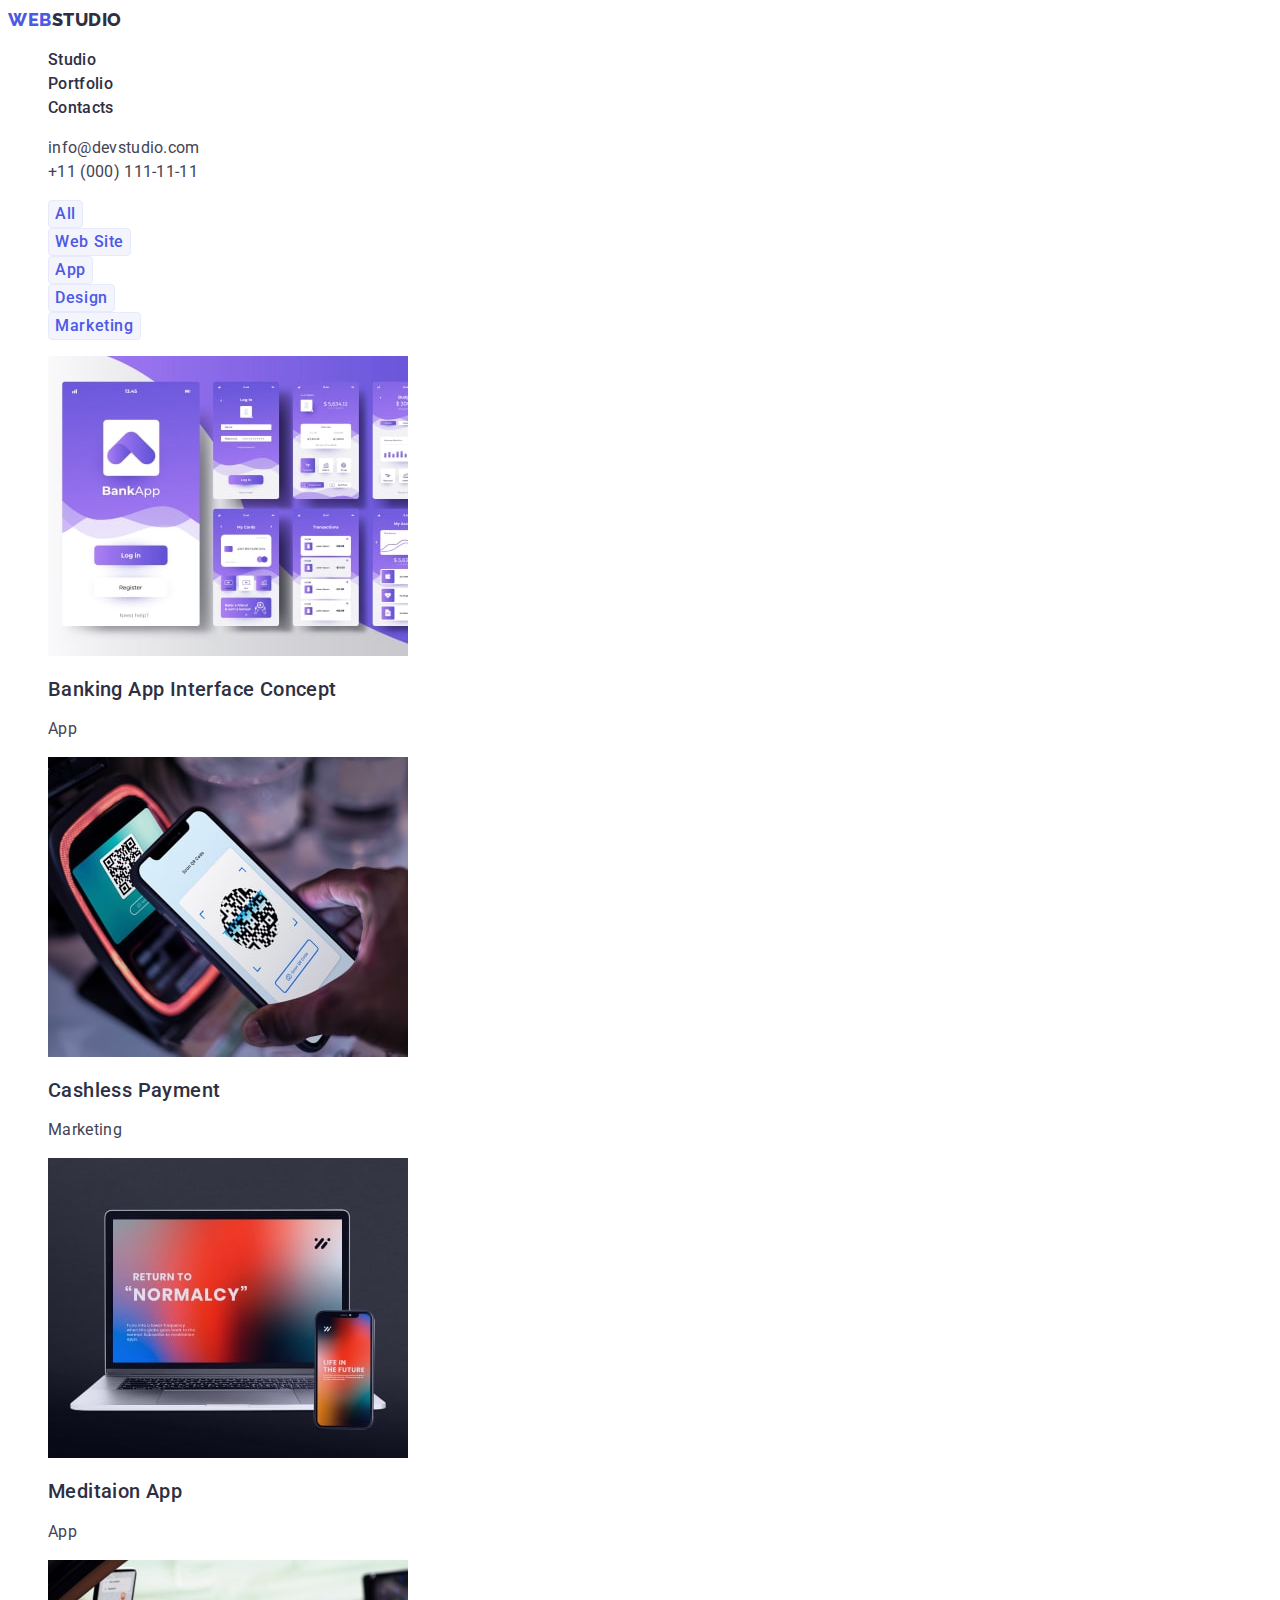
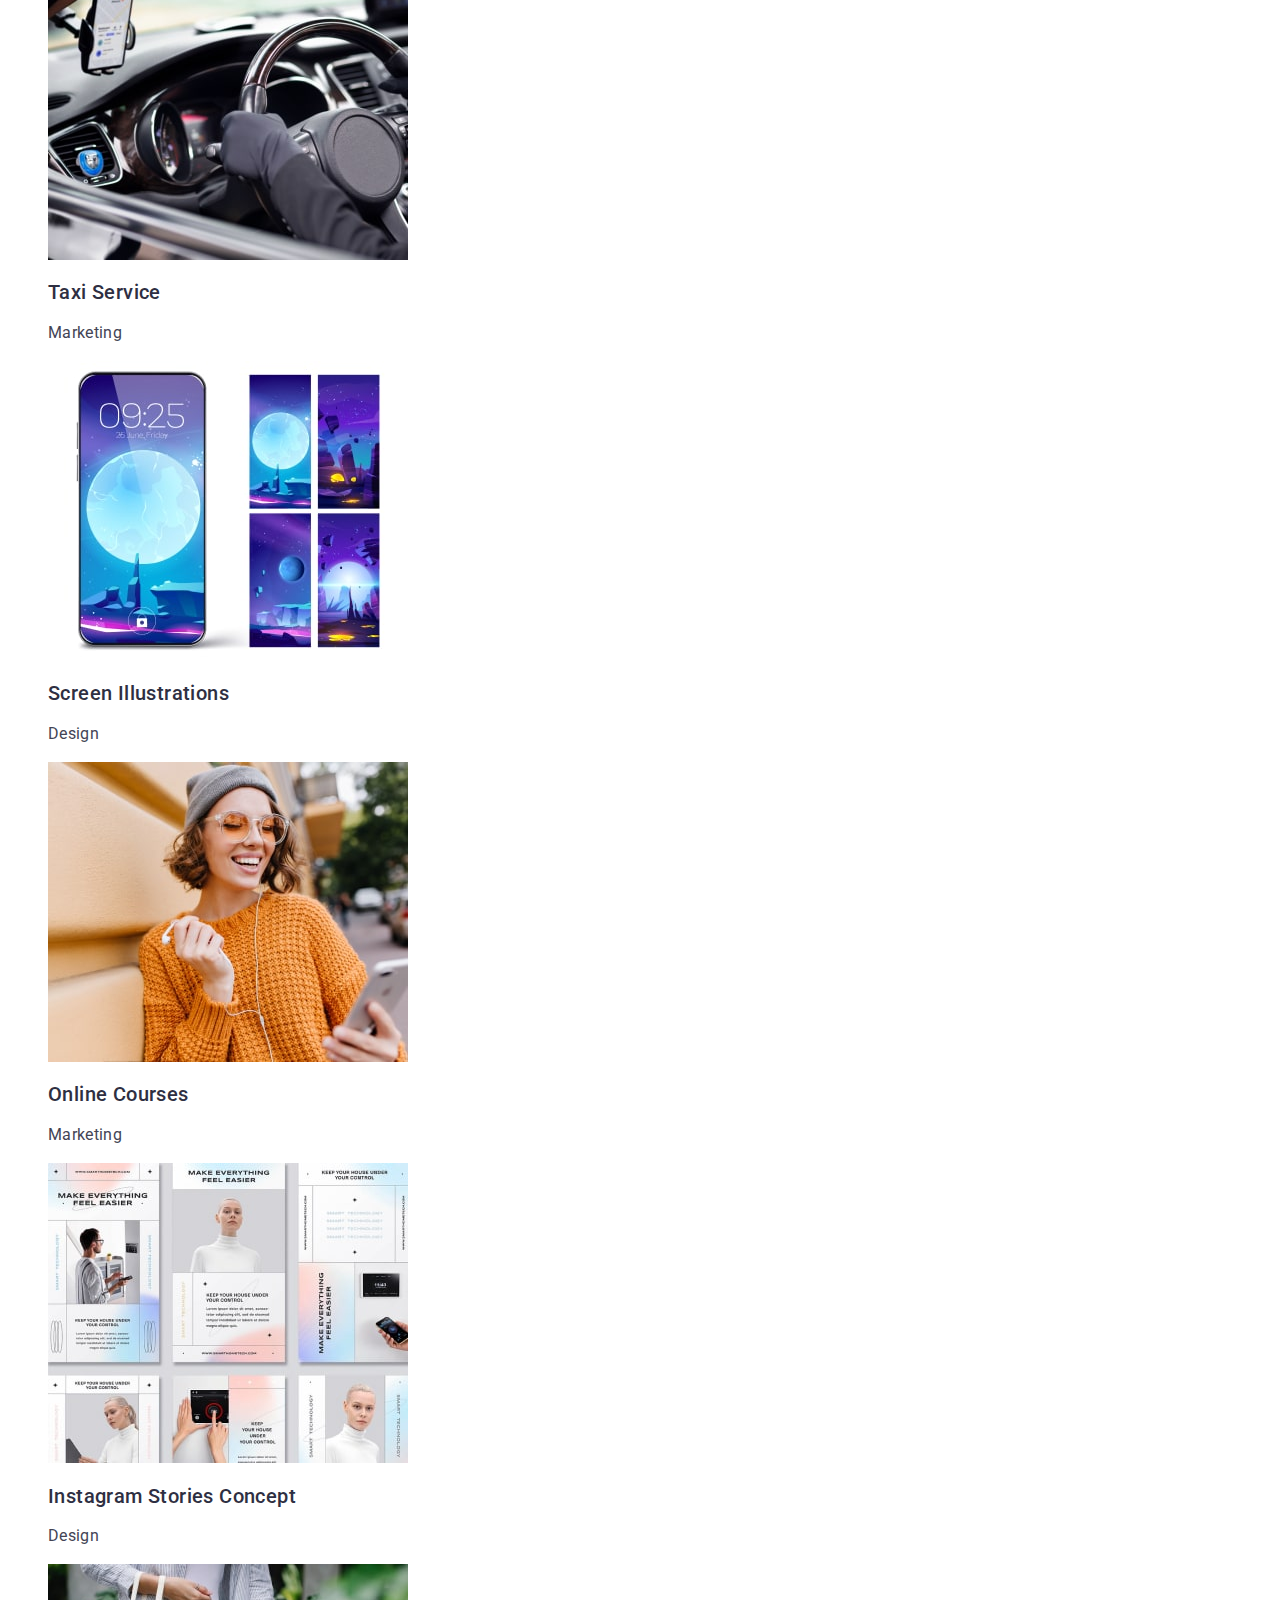
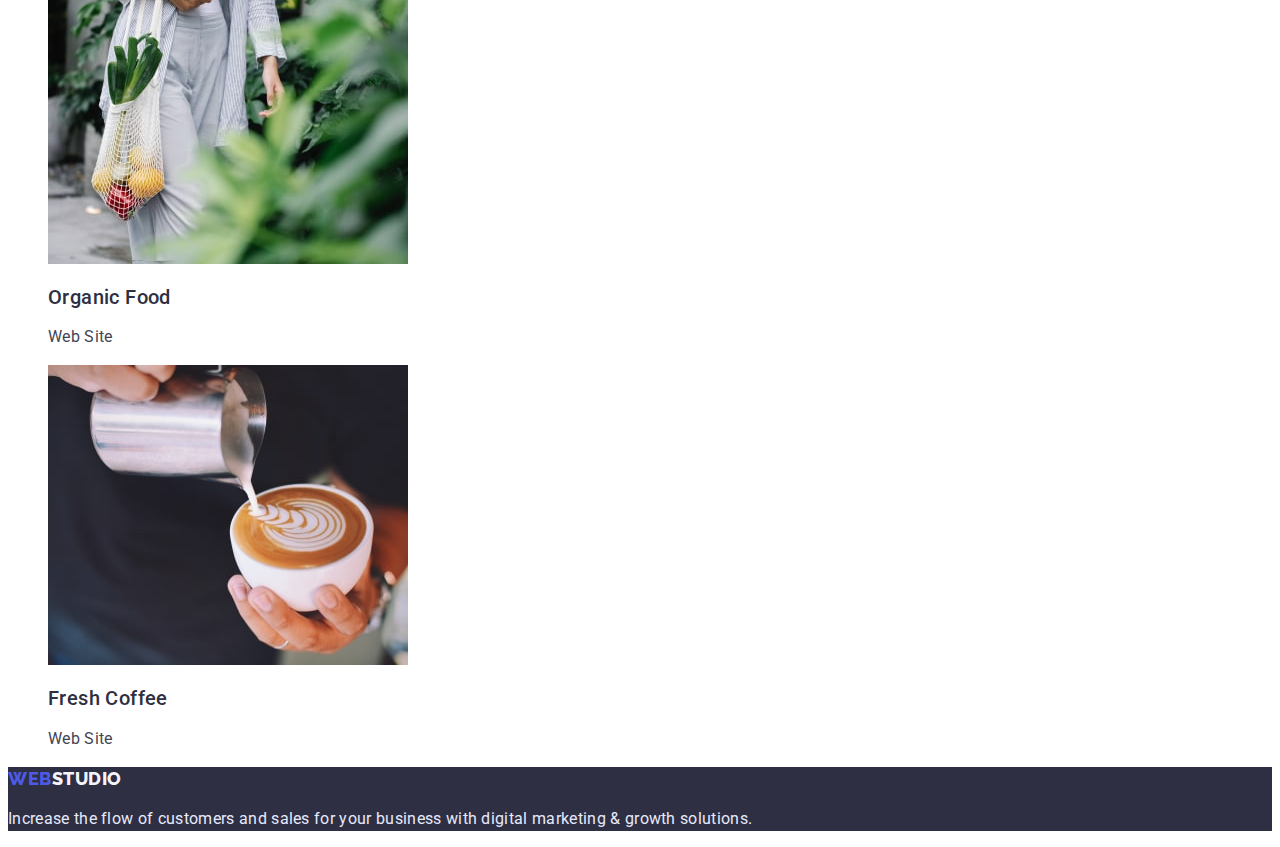
==== portfolio.html @ 9c4d03f2 "Initial commit" ====
<!DOCTYPE html>
<html lang="en">
	<head>
		<meta charset="UTF-8" />
		<meta http-equiv="X-UA-Compatible" content="IE=edge" />
		<meta name="viewport" content="width=device-width, initial-scale=1.0" />
		<title>WebStudio</title>
		<link rel="preconnect" href="https://fonts.googleapis.com" />
		<link rel="preconnect" href="https://fonts.gstatic.com" crossorigin />
		<link
			href="https://fonts.googleapis.com/css2?family=Raleway:wght@800&family=Roboto:wght@400;500;700;900&display=swap"
			rel="stylesheet"
		/>
		<link rel="stylesheet" href="./css/styles.css" />
	</head>
	<body>
		<!-- Header -->
		<header class="page-header">
			<!-- Logo -->
			<nav class="header-nav">
				<a href="./index.html" class="logo link">Web<span>Studio</span></a>
				<!-- Navigation -->
				<ul class="header-list list">
					<li class="header-item">
						<a href="" class="header-link link">Studio</a>
					</li>
					<li class="header-item">
						<a href="./portfolio.html" class="header-link link">Portfolio</a>
					</li>
					<li class="header-item">
						<a href="" class="header-link link">Contacts</a>
					</li>
				</ul>
			</nav>

			<!-- Contacts -->
			<address class="contacts">
				<ul class="auth-nav list">
					<li><a href="mailto:info@devstudio.com" class="contacts-mail link">info@devstudio.com</a></li>
					<li><a href="tel:+110001111111" class="contacts-tel link">+11 (000) 111-11-11</a></li>
				</ul></address
			>
		</header>
		<!-- Main -->
		<main>
			<section>
				<h1 hidden>Portfolio</h1>
				<ul class="list">
					<li><button type="button" class="portfolio-button">All</button></li>
					<li><button type="button" class="portfolio-button">Web Site</button></li>
					<li><button type="button" class="portfolio-button">App</button></li>
					<li><button type="button" class="portfolio-button">Design</button></li>
					<li><button type="button" class="portfolio-button">Marketing</button></li>
				</ul>
				<ul class="list">
					<li>
						<a href="" class="portfolio-link link"
							><img src="./images/portfolio-1.jpg" alt="Banking App Interface" width="360" />
							<h2 class="section-title">Banking App Interface Concept</h2>
							<p class="section-text">App</p></a
						>
					</li>
					<li>
						<a href="" class="portfolio-link link"
							><img src="./images/portfolio-2.jpg" alt="Cashless Payment" width="360" />
							<h2 class="section-title">Cashless Payment</h2>
							<p class="section-text">Marketing</p></a
						>
					</li>
					<li>
						<a href="" class="portfolio-link link"
							><img src="./images/portfolio-3.jpg" alt="Meditaion App" width="360" />
							<h2 class="section-title">Meditaion App</h2>
							<p class="section-text">App</p></a
						>
					</li>
					<li>
						<a href="" class="portfolio-link link"
							><img src="./images/portfolio-4.jpg" alt="Taxi Service" width="360" />
							<h2 class="section-title">Taxi Service</h2>
							<p class="section-text">Marketing</p></a
						>
					</li>
					<li>
						<a href="" class="portfolio-link link"
							><img src="./images/portfolio-5.jpg" alt="Screen Illustrations" width="360" />
							<h2 class="section-title">Screen Illustrations</h2>
							<p class="section-text">Design</p></a
						>
					</li>
					<li>
						<a href="" class="portfolio-link link"
							><img src="./images/portfolio-6.jpg" alt="Online Courses" width="360" />
							<h2 class="section-title">Online Courses</h2>
							<p class="section-text">Marketing</p></a
						>
					</li>
					<li>
						<a href="" class="portfolio-link link"
							><img src="./images/portfolio-7.jpg" alt="Instagram Stories Concept" width="360" />
							<h2 class="section-title">Instagram Stories Concept</h2>
							<p class="section-text">Design</p></a
						>
					</li>
					<li>
						<a href="" class="portfolio-link link"
							><img src="./images/portfolio-8.jpg" alt="Organic Food" width="360" />
							<h2 class="section-title">Organic Food</h2>
							<p class="section-text">Web Site</p></a
						>
					</li>
					<li>
						<a href="" class="portfolio-link link"
							><img src="./images/portfolio-9.jpg" alt="Fresh Coffee" width="360" />
							<h2 class="section-title">Fresh Coffee</h2>
							<p class="section-text">Web Site</p></a
						>
					</li>
				</ul>
			</section>
		</main>
		<!-- Footer -->
		<footer class="footer">
			<a class="logo link" href="./index.html">Web<span class="logo-desc">Studio</span></a>
			<p class="footer-text"
				>Increase the flow of customers and sales for your business with digital marketing & growth solutions.</p
			>
		</footer>
	</body>
</html>
---- css/styles.css ----
:root {
	--primary-color: #2e2f42;
	--primary-text-color: #434455;
	--accent-color: #404bbf;
	--primary-brand: #4d5ae5;
	--light-brand: #f4f4fd;
	--primary-bg-color: #e5e5e5;
	--white-color: #ffffff;
	--light-text-color: #e7e9fc;
}
body {
	background: var(--white-color);
	color: var(--primary-color);
	font-family: "Roboto", sans-serif;
}

.list {
	list-style: none;
}
.link {
	text-decoration: none;
}
/* Logo */
.logo {
	color: var(--primary-brand);
	font-family: "Raleway";
	font-weight: 800;
	font-size: 18px;
	line-height: 1.33;
	letter-spacing: 0.03em;
	text-transform: uppercase;
}
.logo span {
	color: var(--primary-color);
}
/* Navigation */
.header-link {
	color: var(--primary-color);
	font-weight: 500;
	font-size: 16px;
	line-height: 1.5;
	letter-spacing: 0.02em;
}
.header-link:hover,
.header-link:focus {
	color: var(--accent-color);
}

/* Contacts */
.contacts-mail,
.contacts-tel {
	color: var(--primary-text-color);
	font-style: normal;
	font-weight: 400;
	font-size: 16px;
	line-height: 1.5;
	letter-spacing: 0.02em;
}
.contacts-mail:hover,
.contacts-mail:focus,
.contacts-tel:hover,
.contacts-mail:focus {
	color: var(--accent-color);
}
/* Hero section */
.hero-section {
	background-color: var(--primary-color);
}
.hero-title {
	color: var(--white-color);
	font-weight: 700;
	font-size: 56px;
	line-height: 1.07;
	letter-spacing: 0.02em;
}
.hero-button {
	color: var(--white-color);
	background-color: var(--primary-brand);
	font-family: inherit;
	font-weight: 500;
	font-size: 16px;
	line-height: 1.5;
	letter-spacing: 0.04em;
}
.hero-button:hover,
.hero-button:focus {
	background-color: var(--accent-color);
}
/* Main */
.main-title {
	font-weight: 700;
	font-size: 36px;
	line-height: 1.11;
	letter-spacing: 0.02em;
}
.section-title {
	color: var(--primary-color);
	font-weight: 500;
	font-size: 20px;
	line-height: 1.2;
	letter-spacing: 0.02em;
}
.section-text {
	color: var(--primary-text-color);
	font-weight: 400;
	font-size: 16px;
	line-height: 1.5;
	letter-spacing: 0.02em;
}
/* Team section */
.team-section {
	background-color: var(--primary-bg-color);
}
.team-item {
	background-color: var(--light-brand);
}
/* Footer */
.footer {
	background-color: var(--primary-color);
}
/* Portfolio */
.portfolio-button {
	color: var(--primary-brand);
	background-color: var(--light-brand);
	font-family: inherit;
	font-weight: 500;
	font-size: 16px;
	line-height: 1.5;
	letter-spacing: 0.04em;
	border: 1px solid var(--light-text-color);
	border-radius: 4px;
}
.portfolio-button:hover,
.portfolio-button:focus {
	color: var(--white-color);
	background-color: var(--accent-color);
}

/* Footer portfolio */
span.logo-desc {
	color: var(--light-brand);
}
.footer-text {
	color: var(--light-text-color);
	font-weight: 400;
	font-size: 16px;
	line-height: 1.5;
	letter-spacing: 0.02em;
}
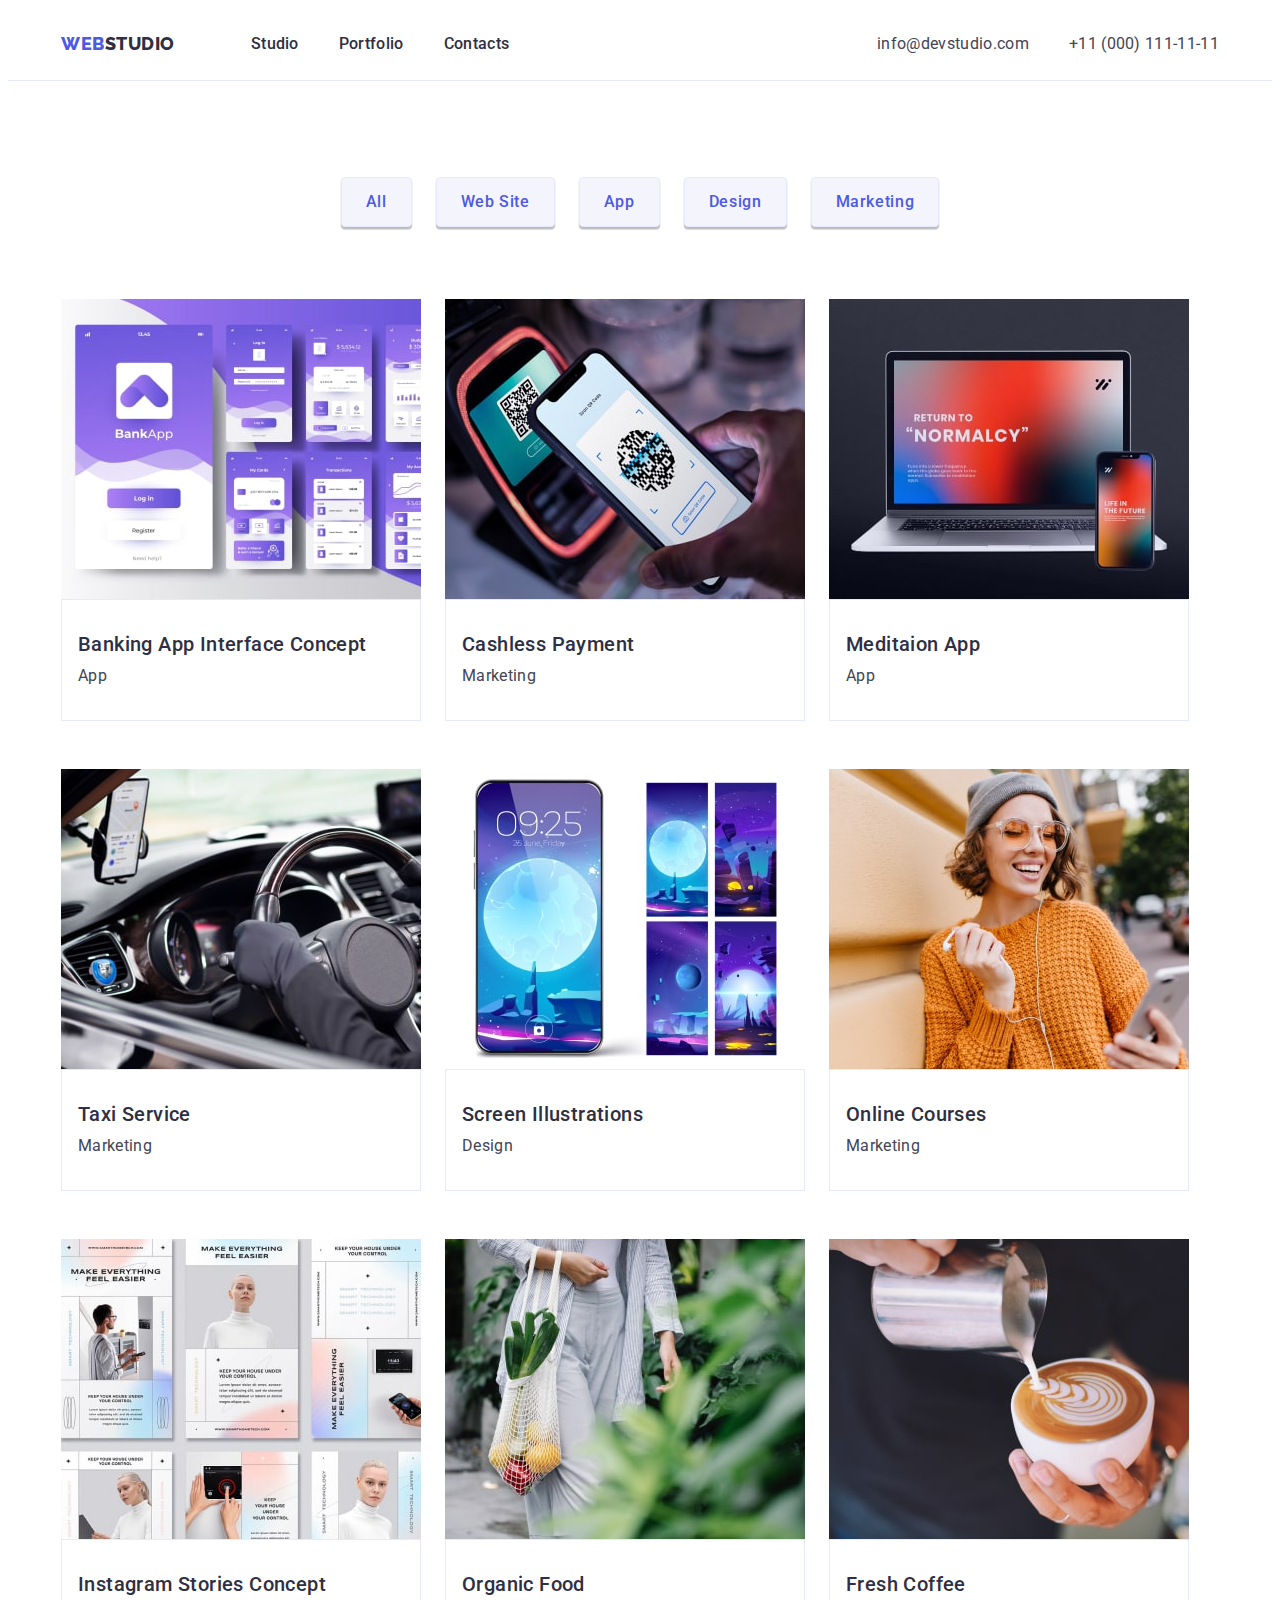
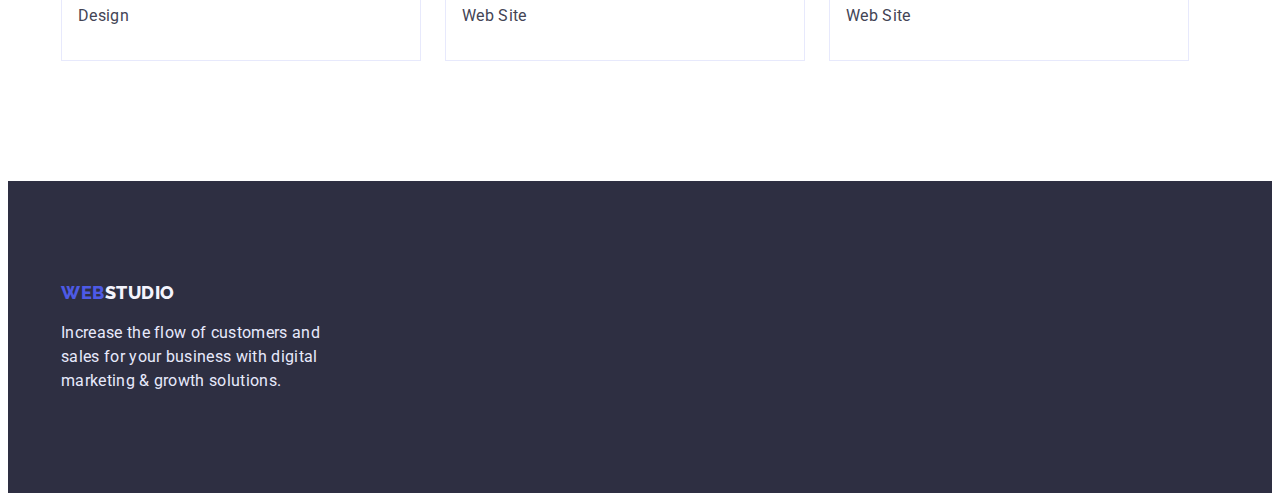
==== commit 093004ed: "Added flex" ====
--- a/portfolio.html
+++ b/portfolio.html
@@ -11,120 +11,153 @@
 			href="https://fonts.googleapis.com/css2?family=Raleway:wght@800&family=Roboto:wght@400;500;700;900&display=swap"
 			rel="stylesheet"
 		/>
+		<link
+			rel="stylesheet"
+			href="https://cdnjs.cloudflare.com/ajax/libs/modern-normalize/1.1.0/modern-normalize.min.css"
+			integrity="sha512-wpPYUAdjBVSE4KJnH1VR1HeZfpl1ub8YT/NKx4PuQ5NmX2tKuGu6U/JRp5y+Y8XG2tV+wKQpNHVUX03MfMFn9Q=="
+			crossorigin="anonymous"
+			referrerpolicy="no-referrer"
+		/>
 		<link rel="stylesheet" href="./css/styles.css" />
 	</head>
 	<body>
 		<!-- Header -->
 		<header class="page-header">
 			<!-- Logo -->
-			<nav class="header-nav">
-				<a href="./index.html" class="logo link">Web<span>Studio</span></a>
-				<!-- Navigation -->
-				<ul class="header-list list">
-					<li class="header-item">
-						<a href="" class="header-link link">Studio</a>
-					</li>
-					<li class="header-item">
-						<a href="./portfolio.html" class="header-link link">Portfolio</a>
-					</li>
-					<li class="header-item">
-						<a href="" class="header-link link">Contacts</a>
-					</li>
-				</ul>
-			</nav>
+			<div class="container header">
+				<nav class="header-nav">
+					<a href="./index.html" class="logo link">Web<span>Studio</span></a>
+					<!-- Navigation -->
+					<ul class="header-list list">
+						<li class="header-item">
+							<a href="" class="header-link link">Studio</a>
+						</li>
+						<li class="header-item">
+							<a href="./portfolio.html" class="header-link link">Portfolio</a>
+						</li>
+						<li class="header-item">
+							<a href="" class="header-link link">Contacts</a>
+						</li>
+					</ul>
+				</nav>
 
-			<!-- Contacts -->
-			<address class="contacts">
-				<ul class="auth-nav list">
-					<li><a href="mailto:info@devstudio.com" class="contacts-mail link">info@devstudio.com</a></li>
-					<li><a href="tel:+110001111111" class="contacts-tel link">+11 (000) 111-11-11</a></li>
-				</ul></address
-			>
+				<!-- Contacts -->
+				<address class="contacts">
+					<ul class="contacts-list list">
+						<li class="contacts-item"
+							><a href="mailto:info@devstudio.com" class="contacts-mail link">info@devstudio.com</a></li
+						>
+						<li class="contacts-item"><a href="tel:+110001111111" class="contacts-tel link">+11 (000) 111-11-11</a></li>
+					</ul></address
+				>
+			</div>
 		</header>
 		<!-- Main -->
 		<main>
-			<section>
-				<h1 hidden>Portfolio</h1>
-				<ul class="list">
-					<li><button type="button" class="portfolio-button">All</button></li>
-					<li><button type="button" class="portfolio-button">Web Site</button></li>
-					<li><button type="button" class="portfolio-button">App</button></li>
-					<li><button type="button" class="portfolio-button">Design</button></li>
-					<li><button type="button" class="portfolio-button">Marketing</button></li>
-				</ul>
-				<ul class="list">
-					<li>
-						<a href="" class="portfolio-link link"
-							><img src="./images/portfolio-1.jpg" alt="Banking App Interface" width="360" />
-							<h2 class="section-title">Banking App Interface Concept</h2>
-							<p class="section-text">App</p></a
-						>
-					</li>
-					<li>
-						<a href="" class="portfolio-link link"
-							><img src="./images/portfolio-2.jpg" alt="Cashless Payment" width="360" />
-							<h2 class="section-title">Cashless Payment</h2>
-							<p class="section-text">Marketing</p></a
-						>
-					</li>
-					<li>
-						<a href="" class="portfolio-link link"
-							><img src="./images/portfolio-3.jpg" alt="Meditaion App" width="360" />
-							<h2 class="section-title">Meditaion App</h2>
-							<p class="section-text">App</p></a
-						>
-					</li>
-					<li>
-						<a href="" class="portfolio-link link"
-							><img src="./images/portfolio-4.jpg" alt="Taxi Service" width="360" />
-							<h2 class="section-title">Taxi Service</h2>
-							<p class="section-text">Marketing</p></a
-						>
-					</li>
-					<li>
-						<a href="" class="portfolio-link link"
-							><img src="./images/portfolio-5.jpg" alt="Screen Illustrations" width="360" />
-							<h2 class="section-title">Screen Illustrations</h2>
-							<p class="section-text">Design</p></a
-						>
-					</li>
-					<li>
-						<a href="" class="portfolio-link link"
-							><img src="./images/portfolio-6.jpg" alt="Online Courses" width="360" />
-							<h2 class="section-title">Online Courses</h2>
-							<p class="section-text">Marketing</p></a
-						>
-					</li>
-					<li>
-						<a href="" class="portfolio-link link"
-							><img src="./images/portfolio-7.jpg" alt="Instagram Stories Concept" width="360" />
-							<h2 class="section-title">Instagram Stories Concept</h2>
-							<p class="section-text">Design</p></a
-						>
-					</li>
-					<li>
-						<a href="" class="portfolio-link link"
-							><img src="./images/portfolio-8.jpg" alt="Organic Food" width="360" />
-							<h2 class="section-title">Organic Food</h2>
-							<p class="section-text">Web Site</p></a
-						>
-					</li>
-					<li>
-						<a href="" class="portfolio-link link"
-							><img src="./images/portfolio-9.jpg" alt="Fresh Coffee" width="360" />
-							<h2 class="section-title">Fresh Coffee</h2>
-							<p class="section-text">Web Site</p></a
-						>
-					</li>
-				</ul>
+			<section class="portfolio">
+				<div class="container">
+					<h1 hidden>Portfolio</h1>
+					<ul class="list buttons">
+						<li class="button-item"><button type="button" class="portfolio-button">All</button></li>
+						<li class="button-item"><button type="button" class="portfolio-button">Web Site</button></li>
+						<li class="button-item"><button type="button" class="portfolio-button">App</button></li>
+						<li class="button-item"><button type="button" class="portfolio-button">Design</button></li>
+						<li class="button-item"><button type="button" class="portfolio-button">Marketing</button></li>
+					</ul>
+					<ul class="portfolio-list list">
+						<li>
+							<a href="" class="portfolio-link link"
+								><img src="./images/portfolio-1.jpg" alt="Banking App Interface" width="360" />
+								<div class="portfolio-container">
+									<h2 class="section-title">Banking App Interface Concept</h2>
+									<p class="section-text">App</p>
+								</div>
+							</a>
+						</li>
+						<li>
+							<a href="" class="portfolio-link link"
+								><img src="./images/portfolio-2.jpg" alt="Cashless Payment" width="360" />
+								<div class="portfolio-container">
+									<h2 class="section-title">Cashless Payment</h2>
+									<p class="section-text">Marketing</p>
+								</div>
+							</a>
+						</li>
+						<li>
+							<a href="" class="portfolio-link link"
+								><img src="./images/portfolio-3.jpg" alt="Meditaion App" width="360" />
+								<div class="portfolio-container">
+									<h2 class="section-title">Meditaion App</h2>
+									<p class="section-text">App</p>
+								</div>
+							</a>
+						</li>
+						<li>
+							<a href="" class="portfolio-link link"
+								><img src="./images/portfolio-4.jpg" alt="Taxi Service" width="360" />
+								<div class="portfolio-container">
+									<h2 class="section-title">Taxi Service</h2>
+									<p class="section-text">Marketing</p>
+								</div>
+							</a>
+						</li>
+						<li>
+							<a href="" class="portfolio-link link"
+								><img src="./images/portfolio-5.jpg" alt="Screen Illustrations" width="360" />
+								<div class="portfolio-container">
+									<h2 class="section-title">Screen Illustrations</h2>
+									<p class="section-text">Design</p>
+								</div>
+							</a>
+						</li>
+						<li>
+							<a href="" class="portfolio-link link"
+								><img src="./images/portfolio-6.jpg" alt="Online Courses" width="360" />
+								<div class="portfolio-container">
+									<h2 class="section-title">Online Courses</h2>
+									<p class="section-text">Marketing</p>
+								</div>
+							</a>
+						</li>
+						<li>
+							<a href="" class="portfolio-link link"
+								><img src="./images/portfolio-7.jpg" alt="Instagram Stories Concept" width="360" />
+								<div class="portfolio-container">
+									<h2 class="section-title">Instagram Stories Concept</h2>
+									<p class="section-text">Design</p>
+								</div>
+							</a>
+						</li>
+						<li>
+							<a href="" class="portfolio-link link"
+								><img src="./images/portfolio-8.jpg" alt="Organic Food" width="360" />
+								<div class="portfolio-container">
+									<h2 class="section-title">Organic Food</h2>
+									<p class="section-text">Web Site</p>
+								</div>
+							</a>
+						</li>
+						<li>
+							<a href="" class="portfolio-link link"
+								><img src="./images/portfolio-9.jpg" alt="Fresh Coffee" width="360" />
+								<div class="portfolio-container">
+									<h2 class="section-title">Fresh Coffee</h2>
+									<p class="section-text">Web Site</p>
+								</div>
+							</a>
+						</li>
+					</ul>
+				</div>
 			</section>
 		</main>
 		<!-- Footer -->
 		<footer class="footer">
-			<a class="logo link" href="./index.html">Web<span class="logo-desc">Studio</span></a>
-			<p class="footer-text"
-				>Increase the flow of customers and sales for your business with digital marketing & growth solutions.</p
-			>
+			<div class="container">
+				<a class="logo link" href="./index.html">Web<span class="logo-desc">Studio</span></a>
+				<p class="footer-text"
+					>Increase the flow of customers and sales for your business with digital marketing & growth solutions.</p
+				>
+			</div>
 		</footer>
 	</body>
 </html>
--- a/css/styles.css
+++ b/css/styles.css
@@ -8,21 +8,66 @@
 	--white-color: #ffffff;
 	--light-text-color: #e7e9fc;
 }
+h1,
+h2,
+h3,
+h4,
+h5,
+h6,
+p {
+	margin: 0;
+}
+img {
+	display: block;
+	max-width: 100%;
+	height: auto;
+}
 body {
 	background: var(--white-color);
 	color: var(--primary-color);
+
 	font-family: "Roboto", sans-serif;
 }
-
+button {
+	cursor: pointer;
+	border: none;
+	border-radius: 4px;
+}
+ul {
+	margin: 0;
+	padding: 0;
+}
 .list {
 	list-style: none;
 }
 .link {
 	text-decoration: none;
 }
+.visually-hidden {
+	position: absolute;
+	width: 1px;
+	height: 1px;
+	margin: -1px;
+	border: 0;
+	padding: 0;
+	white-space: nowrap;
+	clip-path: inset(100%);
+	clip: rect(0 0 0 0);
+	overflow: hidden;
+}
+.container {
+	width: 1158px;
+	padding: 0 15px;
+	margin: 0 auto;
+	/* outline: 2px solid tomato; */
+}
 /* Logo */
 .logo {
+	padding: 24px 0;
+	margin-right: 76px;
+
 	color: var(--primary-brand);
+
 	font-family: "Raleway";
 	font-weight: 800;
 	font-size: 18px;
@@ -34,8 +79,28 @@
 	color: var(--primary-color);
 }
 /* Navigation */
+.page-header {
+	border-bottom: 1px solid #e7e9fc;
+}
+.container.header {
+	display: flex;
+	align-items: center;
+}
+.header-nav {
+	display: flex;
+}
+.header-list {
+	display: flex;
+}
+.header-list .header-item:not(:last-child) {
+	margin-right: 40px;
+}
 .header-link {
+	display: block;
+	padding: 24px 0;
+
 	color: var(--primary-color);
+
 	font-weight: 500;
 	font-size: 16px;
 	line-height: 1.5;
@@ -47,11 +112,23 @@
 }
 
 /* Contacts */
+.contacts {
+	margin-left: auto;
+}
+.contacts-list {
+	display: flex;
+}
+.contacts-list .contacts-item:not(:last-child) {
+	margin-right: 40px;
+}
 .contacts-mail,
 .contacts-tel {
+	display: block;
+	padding: 24px 0;
+
 	color: var(--primary-text-color);
+
 	font-style: normal;
-	font-weight: 400;
 	font-size: 16px;
 	line-height: 1.5;
 	letter-spacing: 0.02em;
@@ -65,22 +142,34 @@
 /* Hero section */
 .hero-section {
 	background-color: var(--primary-color);
+	text-align: center;
+	padding: 188px 0;
 }
 .hero-title {
+	margin: 0 auto 48px;
+	width: 496px;
+
 	color: var(--white-color);
+
 	font-weight: 700;
+	font-style: normal;
 	font-size: 56px;
 	line-height: 1.07;
 	letter-spacing: 0.02em;
+	text-shadow: 0px 4px 4px rgba(0, 0, 0, 0.25);
 }
 .hero-button {
+	padding: 16px 32px;
+
 	color: var(--white-color);
 	background-color: var(--primary-brand);
+
 	font-family: inherit;
 	font-weight: 500;
 	font-size: 16px;
 	line-height: 1.5;
 	letter-spacing: 0.04em;
+	box-shadow: 0px 4px 4px rgba(0, 0, 0, 0.15);
 }
 .hero-button:hover,
 .hero-button:focus {
@@ -88,13 +177,20 @@
 }
 /* Main */
 .main-title {
+	margin-bottom: 72px;
+
 	font-weight: 700;
 	font-size: 36px;
 	line-height: 1.11;
 	letter-spacing: 0.02em;
+	text-align: center;
+	text-transform: capitalize;
 }
 .section-title {
+	margin-bottom: 8px;
+
 	color: var(--primary-color);
+
 	font-weight: 500;
 	font-size: 20px;
 	line-height: 1.2;
@@ -102,46 +198,119 @@
 }
 .section-text {
 	color: var(--primary-text-color);
-	font-weight: 400;
-	font-size: 16px;
-	line-height: 1.5;
-	letter-spacing: 0.02em;
+
+	font-size: 16px;
+	line-height: 1.5;
+	letter-spacing: 0.02em;
+}
+/* Feature section */
+.section {
+	padding-top: 120px;
+}
+.feature-item {
+	width: 264px;
+}
+.feature-list {
+	display: flex;
+	gap: 24px;
+}
+/* Picture section */
+.picture-section {
+	padding-top: 120px;
+	padding-bottom: 120px;
+}
+.picture-list {
+	display: flex;
+	gap: 24px;
 }
 /* Team section */
 .team-section {
-	background-color: var(--primary-bg-color);
+	padding: 120px 0;
+
+	background-color: var(--light-brand);
+}
+.team-list {
+	display: flex;
+	gap: 24px;
 }
 .team-item {
 	background-color: var(--light-brand);
+
+	background: var(--white-color);
+	box-shadow: 0px 1px 6px rgba(46, 47, 66, 0.08), 0px 1px 1px rgba(46, 47, 66, 0.16), 0px 2px 1px rgba(46, 47, 66, 0.08);
+	border-radius: 0px 0px 4px 4px;
+}
+.team-container {
+	padding: 32px 16px;
+	min-width: 232px;
+	text-align: center;
+}
+.team-container .section-title {
+	margin-bottom: 8px;
 }
 /* Footer */
 .footer {
 	background-color: var(--primary-color);
-}
-/* Portfolio */
+	padding: 100px 0;
+}
+/* ----------PORTFOLIO--------- */
+.portfolio {
+	padding-top: 96px;
+	padding-bottom: 120px;
+}
+.list.buttons {
+	text-align: center;
+
+	margin-bottom: 72px;
+	display: flex;
+	justify-content: center;
+	gap: 24px;
+}
 .portfolio-button {
+	padding: 12px 24px;
+
 	color: var(--primary-brand);
 	background-color: var(--light-brand);
+
 	font-family: inherit;
 	font-weight: 500;
 	font-size: 16px;
 	line-height: 1.5;
 	letter-spacing: 0.04em;
 	border: 1px solid var(--light-text-color);
-	border-radius: 4px;
+	box-shadow: 0px 3px 1px rgba(0, 0, 0, 0.1), 0px 2px 1px rgba(0, 0, 0, 0.08), 0px 2px 2px rgba(0, 0, 0, 0.12);
 }
 .portfolio-button:hover,
 .portfolio-button:focus {
 	color: var(--white-color);
 	background-color: var(--accent-color);
 }
-
+.portfolio-container {
+	padding: 32px 0;
+	padding-left: 16px;
+
+	background: var(--white-color);
+
+	border: 1px solid #e7e9fc;
+}
+.portfolio-container > .section-title {
+	margin-bottom: 8px;
+}
+.portfolio-list {
+	display: flex;
+	flex-wrap: wrap;
+	gap: 48px 24px;
+}
 /* Footer portfolio */
 span.logo-desc {
 	color: var(--light-brand);
 }
 .footer-text {
+	margin-top: 16px;
+	width: 264px;
+
 	color: var(--light-text-color);
+
 	font-weight: 400;
 	font-size: 16px;
 	line-height: 1.5;
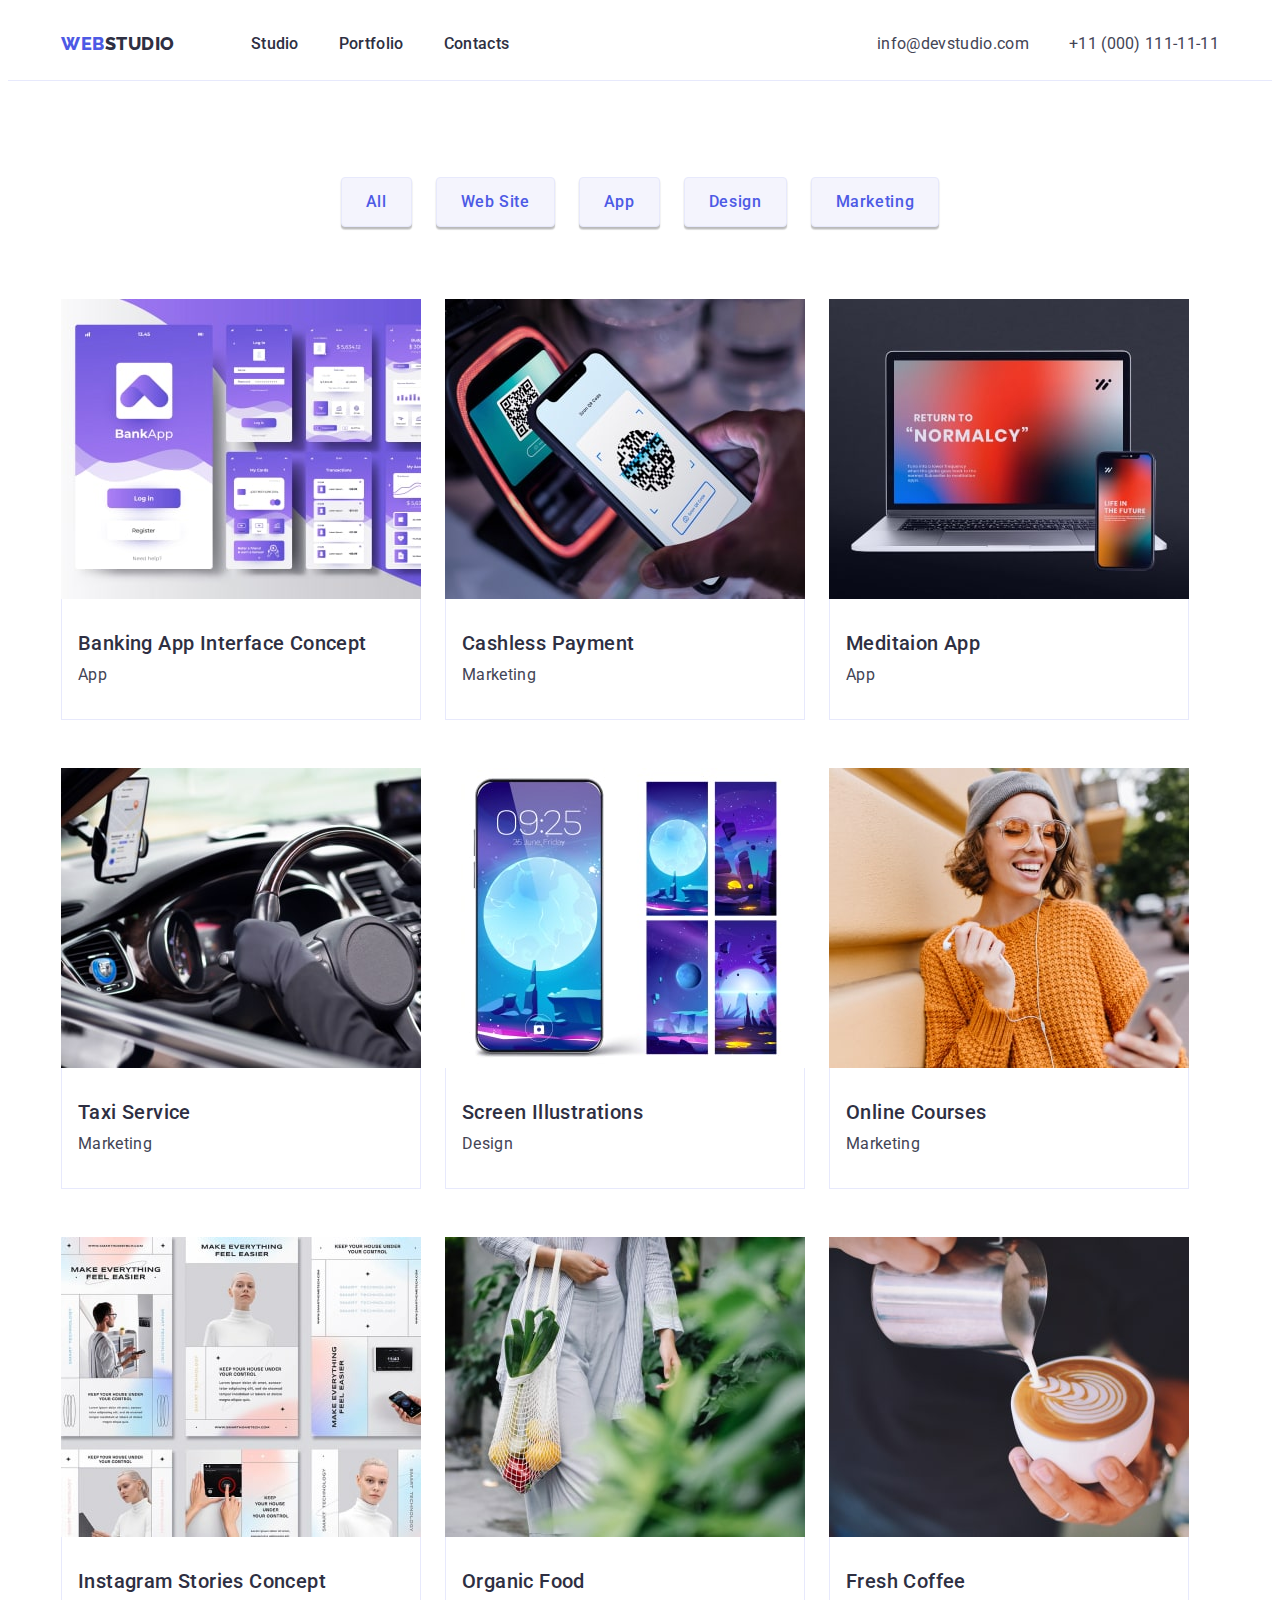
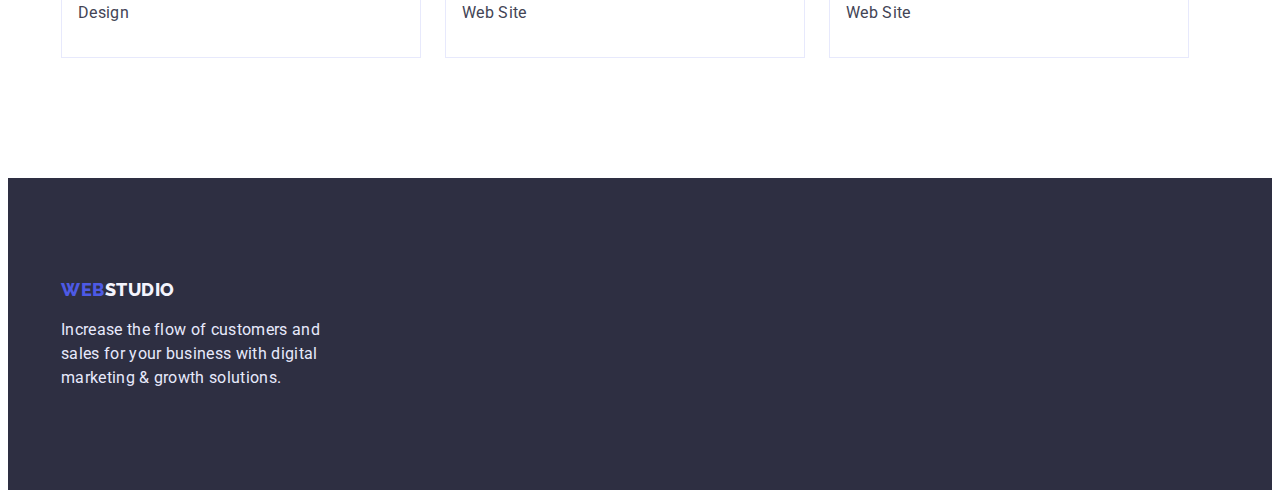
==== commit a448e524: "Made small changes" ====
--- a/portfolio.html
+++ b/portfolio.html
@@ -56,7 +56,7 @@
 		<main>
 			<section class="portfolio">
 				<div class="container">
-					<h1 hidden>Portfolio</h1>
+					<h1 class="visually-hidden">Portfolio</h1>
 					<ul class="list buttons">
 						<li class="button-item"><button type="button" class="portfolio-button">All</button></li>
 						<li class="button-item"><button type="button" class="portfolio-button">Web Site</button></li>
--- a/css/styles.css
+++ b/css/styles.css
@@ -8,6 +8,12 @@
 	--white-color: #ffffff;
 	--light-text-color: #e7e9fc;
 }
+body {
+	background: var(--white-color);
+	color: var(--primary-color);
+
+	font-family: "Roboto", sans-serif;
+}
 h1,
 h2,
 h3,
@@ -22,13 +28,12 @@
 	max-width: 100%;
 	height: auto;
 }
-body {
-	background: var(--white-color);
-	color: var(--primary-color);
-
-	font-family: "Roboto", sans-serif;
-}
+address {
+	font-style: normal;
+}
+
 button {
+	display: block;
 	cursor: pointer;
 	border: none;
 	border-radius: 4px;
@@ -59,7 +64,6 @@
 	width: 1158px;
 	padding: 0 15px;
 	margin: 0 auto;
-	/* outline: 2px solid tomato; */
 }
 /* Logo */
 .logo {
@@ -142,7 +146,7 @@
 /* Hero section */
 .hero-section {
 	background-color: var(--primary-color);
-	text-align: center;
+
 	padding: 188px 0;
 }
 .hero-title {
@@ -160,6 +164,7 @@
 }
 .hero-button {
 	padding: 16px 32px;
+	margin: 0 auto;
 
 	color: var(--white-color);
 	background-color: var(--primary-brand);
@@ -168,6 +173,7 @@
 	font-weight: 500;
 	font-size: 16px;
 	line-height: 1.5;
+	text-align: center;
 	letter-spacing: 0.04em;
 	box-shadow: 0px 4px 4px rgba(0, 0, 0, 0.15);
 }
@@ -292,6 +298,7 @@
 	background: var(--white-color);
 
 	border: 1px solid #e7e9fc;
+	border-top: 0;
 }
 .portfolio-container > .section-title {
 	margin-bottom: 8px;
